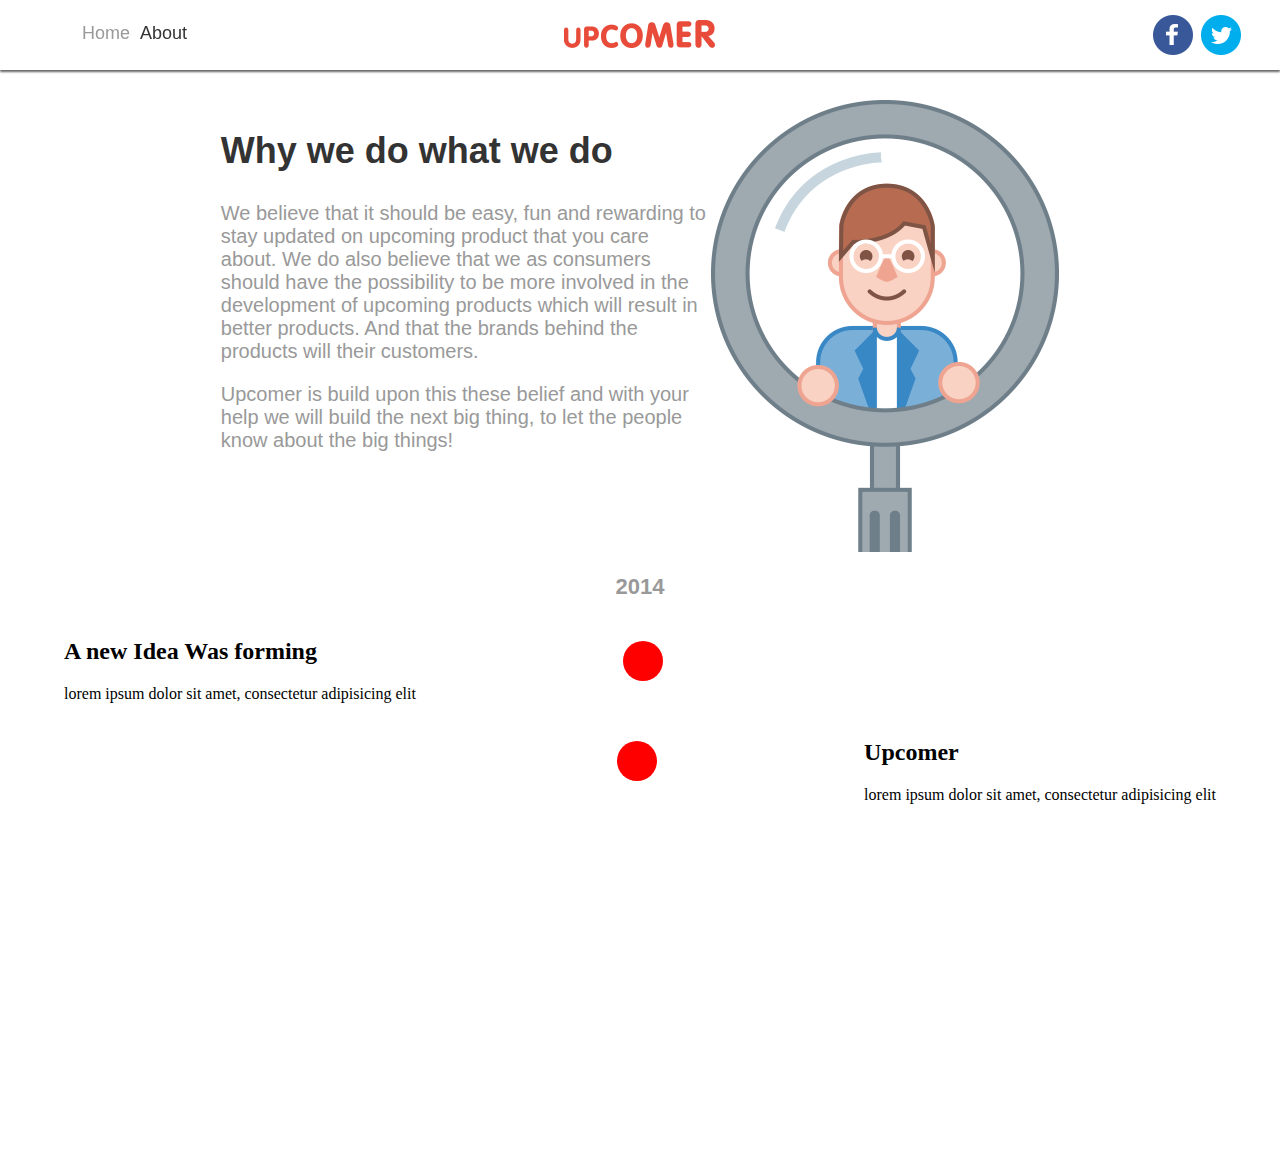
==== about.html @ 6df59894 "Sixth commit" ====
<!DOCTYPE html>
<html lang="en">
<head>
	<meta charset="UTF-8">
	<title>About</title>
	<link href="http://allfont.net/allfont.css?fonts=asap-bold" rel="stylesheet" type="text/css" />
	<link href="http://allfont.net/allfont.css?fonts=asap-regular" rel="stylesheet" type="text/css" />
	<link rel="stylesheet" href="CSS/common_style.css">
	<link rel="stylesheet" href="CSS/about.css">
	<link rel="stylesheet" href="CSS/media_query.css">
</head>
<body>
	<h1 style="display:none;">Upcomer</h1>
	<header>
		<div class="header_section">
			<div class="link">
				<ul>
					<li><a href="index.html" class="home_link">Home</a></li>
					<li><a href="about.html" class="about_link">About</a></li>
				</ul>
			</div>
			<div class="logo">
				<a href="index.html"><img src="images/upcomer-logo.png"></a>
			</div>
			<div class="external_link">
				<div class="link_to_be_hidden">
					<a href="#"><img src="images/tweet-icon.png" alt=""></a>
					<a href="#"><img src="images/fb-icon.png" alt=""></a>
				</div>
				<div id="link">
					<ul>
						<li><a href="#" class="about_link">About</a></li>
					</ul>
				</div>		
			</div>
		</div>
	</header>
	<main>
		<div class="what_we_do">
			<div class="content">
				<h2>Why we do what we do</h2>
				<p>
					We believe that it should be easy, fun and rewarding to stay
					updated on upcoming product that you care about.
					We do also believe that we as consumers should have the
					possibility to be more involved in the development of
					upcoming products which will result in better products.
					And that the brands behind the products will their customers. 
				</p>
				<p>
					Upcomer is build upon this these belief and with your help
					we will build the next big thing, to let the people know
					about the big things!
				</p>
			</div>
			<div class="image">
				<img src="images/illustration3.png" alt="">	
			</div>
		</div>
		<div class="chronology">
			<h2 class="year">2014</h2>
			
			<div class="chro_row1">
				<div class="chro1">
					<div class="content">
						<h2>A new Idea Was forming</h2>
						<p>lorem ipsum dolor sit amet, consectetur adipisicing elit</p>
					</div>
					<div class="circle"></div>	
				</div>
			</div>

			<div class="chro_row2">
				<div class="chro2">
					<div class="circle"></div>	
					<div class="content">
						<h2>Upcomer</h2>
						<p>lorem ipsum dolor sit amet, consectetur adipisicing elit</p>
					</div>
				</div>
			</div>
			<div class="chro_row3">
				
			</div>
			<div class="chro_row4">
				
			</div>
		</div>
		<div></div>
	</main>
</body>
</html>
---- CSS/common_style.css ----
body{
	width: 100%;
}

a{
	color:#333333;
	text-decoration: none;
}

header{
	position: fixed;
	right: 0px;
	left:0px;
	top: 0px;
	height: 70px;
	box-shadow: 0px 2px 2px #666666;
	z-index: 2;
	background-color: #fff;
}


.header_section{
	height: 70px;
	width: 95%;
	margin: auto;
}

.header_section div{
	display: inline-block;
}

.external_link,.link{
	float: right;
	width: 30%;
	font-family: 'Asap Bold', arial;
	font-size: 18px;
}

.link,.logo{
	float: left;
}

.link{
	margin-top: -10px;
}

.logo{
	width: 40%;
	margin-top: 20px;
	text-align: center;
}

.link ul li{
	float: left;
	margin-top: 15px;
	margin-left: 10px;
	list-style-type: none;
}
.header_section .external_link .link_to_be_hidden{
	width: 100%;
}

.external_link .link_to_be_hidden img{
	float: right;
	margin-top: 15px;
	margin-right: 2%;
}

.about_link{
	color: #999999;	
}

#link{
	display: none;
}
footer{
	width: 100%;
	position: relative;
	top:-30px;
}

footer .footer_body{
	margin-bottom: 25px;
	background: #333333;
	width: 100%;
}

footer .footer_body .footer_head{
	max-width: 610px;
	width: 70%;
	margin: auto;
}

footer .footer_body .footer_head div{
	display: inline-block;
}

footer .footer_body .footer_head .image{
	display: inline-block;
	vertical-align: bottom;
	position: relative;
	bottom: -5px;	
	width: 30%;
}

footer .footer_body .footer_head .slogan{
	margin-bottom: 130px;
}

footer .footer_body .footer_head .image img{
}

footer .footer_body .footer_head .slogan span{
	text-align: center;
	vertical-align: top;
	position: relative;
	font-family: 'Asap Bold', arial;
	font-size: 43px;
	color: #fff;
}
---- CSS/about.css ----
.home_link{
	color: #999999;
}

#link, .about_link{
	color: #333333;
}

main{
	position: absolute;
	top: 70px;
	left: 0px;
	right: 0px;
}

main .what_we_do{
	width: 95%;
	margin:auto;
	margin-top: 30px;
	text-align: center;
}

main .what_we_do div{
	display: inline-block;
}

main .what_we_do .content{
	vertical-align: top;
	width: 40%;
}

main .what_we_do .content h2{
	text-align: left;
	font-family: 'Asap Bold', arial;
	font-size: 36px;
	color: #333333;
}

main .what_we_do .content p{
	text-align: left;
	font-family: 'Asap Regular', arial;
	font-size: 20px;
	color: #999999;
}

main .what_we_do .image{
	height: 0%;
}

main .what_we_do .image img{
	height: 100%;
	width: 100%;
}

main .chronology {
	width: 90%;
	height: 600px;
	margin:auto;
}

main .chronology .year{
	text-align: center;
	font-family: 'Asap Bold', arial;
	font-size: 22px;
	color: #999999;
}

main .chronology .chro_row1,main .chronology .chro_row2{
	width: 100%;
}

main .chronology .chro_row1 .chro1{
	width: 52%;
}

main .chronology .chro_row1 .chro1 div,main .chronology .chro_row2 .chro2 div{
	display: inline-block;
}

main .chronology .chro_row1 .chro1 .circle{
	height: 40px;
	width: 40px;
	background-color: red;
	border-radius: 20px;
	float: right;
	margin-top: 22px;
}

main .chronology .chro_row2 .chro2{
	width: 52%;
	float: right;
}

main .chronology .chro_row2 .chro2 .circle{
	height: 40px;
	width: 40px;
	background-color: red;
	border-radius: 20px;
	float: left;
	margin-top: 22px;
}

main .chronology .chro_row2 .chro2 .content{
	float: right;
}
---- CSS/media_query.css ----
@media screen and (max-width: 950px){
	main .what_we_do .content{
		width: 100%;
	}

	main .what_we_do .content p{
		width: 100%;
	}

	main .what_we_do .content p, main .what_we_do .content h2{
		text-align: center;
	}
}

@media screen and (max-width: 780px) {
    .home .slogans  .slogan1{
		font-family: 'Asap Bold', arial;
		font-size: 45px;
		margin-top: 50px;
	}
	.home .slogans  .slogan2{
		font-family: 'Asap Bold', arial;
		font-size: 20px;
	}
	.general   h2, .general  p{
		text-align: center;
		font-size: 22px;
	}

	.general , .general  p{
		font-size: 14px;
	}
	.conclusion  .conclusion_body .conclusion_head h2{
		font-size: 22px;
	}

	.conclusion  .conclusion_body .conclusion_slogan p{
		font-size: 14px;
	}

	footer .footer_body .footer_head .slogan span{
		font-size: 23px;
	}

	footer .footer_body .footer_head{
		width: 50%;
	}

	footer .footer_body .footer_head .slogan{
		margin-bottom: 14%;
		margin-left: -10%;
	}

	footer .footer_body .footer_head .image img{
		width: 100%;
	}
}

@media screen and (max-width: 680px) {
    .home .slogans  .slogan1{
		font-family: 'Asap Bold', arial;
		font-size: 35px;
	}
	.conclusion  .conclusion_body  .conclusion_share div{
		width: 32%;
	}
	footer .footer_body .footer_head .slogan{
		margin-bottom: 13%;
	}
}

@media screen and (max-width: 590px) {
	.home .slogans  .slogan2{
		font-family: 'Asap Bold', arial;
		font-size: 16px;
	}
	.home .slogans  .slogan3{
		font-family: 'Asap Bold', arial;
		font-size: 14px;	
	}
	.header_section .external_link .link_to_be_hidden{
		display: none;
	}
	.header_section .link ul li .about_link{
		display: none;
	}
	#link{
		display: inline-block;	
		margin-top: 6px;	
	}
	#link ul li{
		list-style-type: none;
	}
	footer .footer_body .footer_head{
		width: 80%;
	}
	footer .footer_body .footer_head .slogan span{
		font-size: 26px;
	}
}

@media screen and (max-width: 490px) {
	.home .slogans  .subscribe .email{
		width:200px;
		height: 40px;
		vertical-align: top;
	}
	.home .slogans  .subscribe .submit{
		width: 40px;
		height: 42px;
		vertical-align: top;
	}
	.home .slogans .down img{
		position: absolute;
		bottom: 0px;
		left: 40%;
	}	
}

@media screen and (max-width:400px) {
	.header_section{
		width: 100%;
	}

	.link ul li .home_link{
		position: relative;
		right: 20px;
	}

	.home .slogans  .subscribe .email{
		width:150px;
		height: 40px;
		vertical-align: top;
		font-size: 14px;
	}
	.home .slogans  .subscribe .submit{
		width: 30px;
		height: 42px;
		vertical-align: top;
		font-size: 14px;
	}

	.conclusion  .conclusion_body  .conclusion_share div{
		width: 60%;
	}
	footer .footer_body .footer_head{
		width: 100%;
	}
}
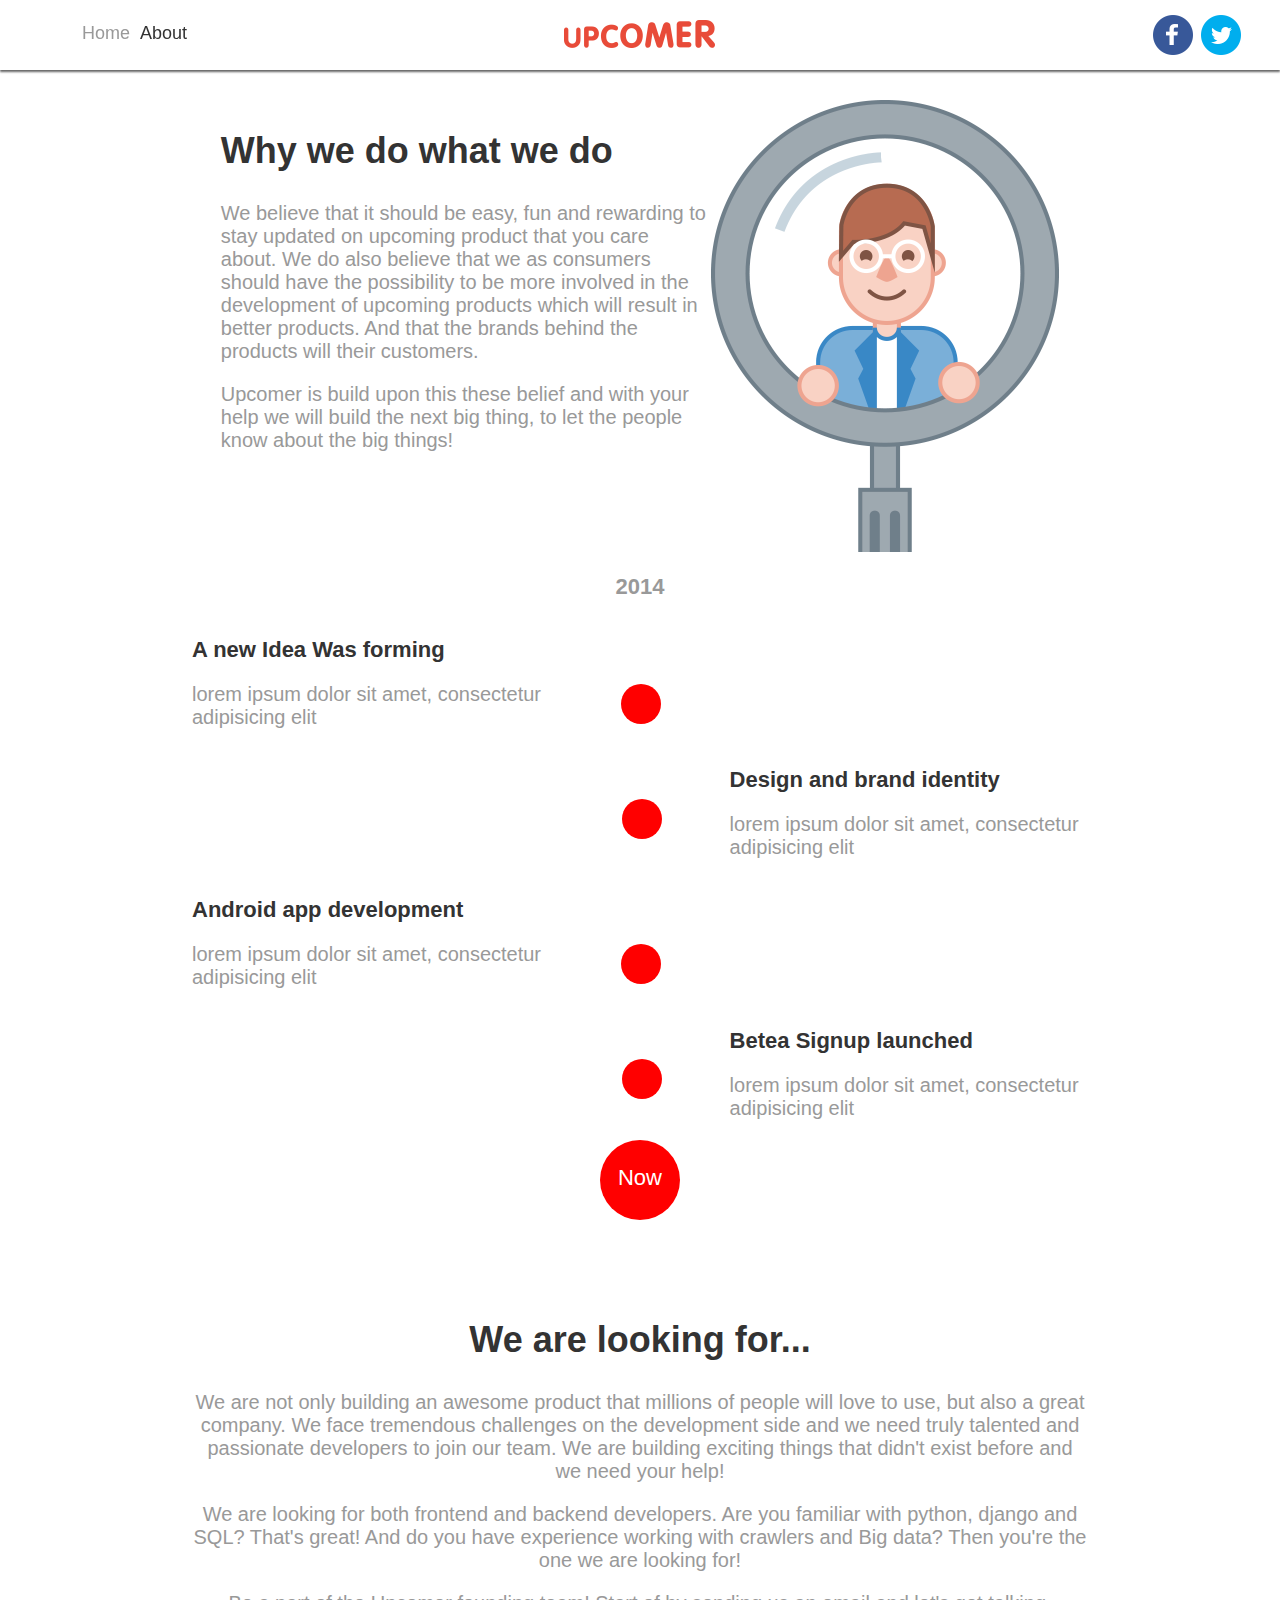
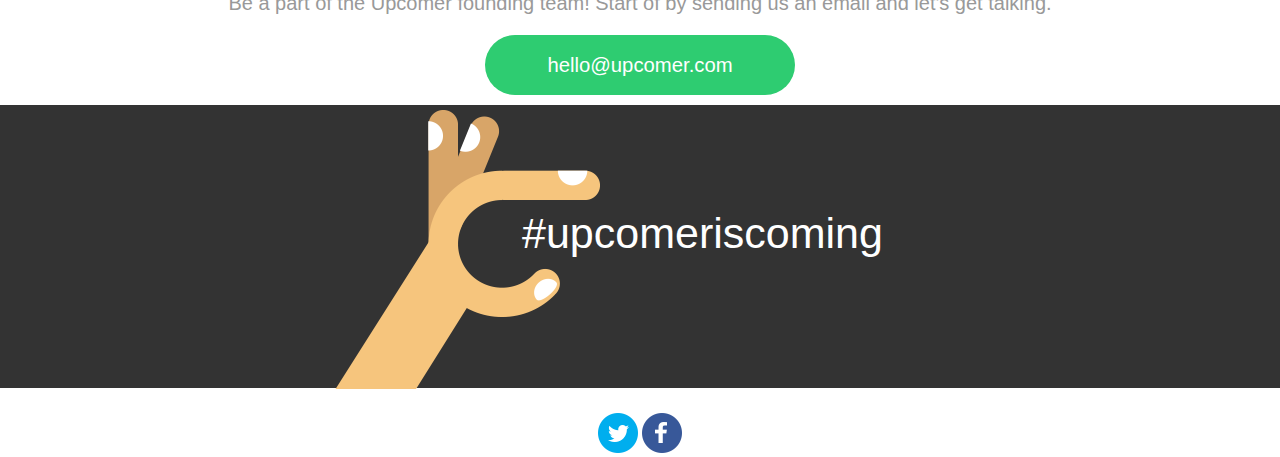
==== commit a76bc313: "Seventh commit" ====
--- a/about.html
+++ b/about.html
@@ -74,19 +74,64 @@
 				<div class="chro2">
 					<div class="circle"></div>	
 					<div class="content">
-						<h2>Upcomer</h2>
+						<h2>Design and brand identity</h2>
 						<p>lorem ipsum dolor sit amet, consectetur adipisicing elit</p>
 					</div>
 				</div>
 			</div>
 			<div class="chro_row3">
-				
+				<div class="chro3">
+					<div class="content">
+						<h2>Android app development</h2>
+						<p>lorem ipsum dolor sit amet, consectetur adipisicing elit</p>
+					</div>
+					<div class="circle"></div>	
+				</div>
 			</div>
 			<div class="chro_row4">
-				
+				<div class="chro4">
+					<div class="circle"></div>	
+					<div class="content">
+						<h2>Betea Signup launched</h2>
+						<p>lorem ipsum dolor sit amet, consectetur adipisicing elit</p>
+					</div>
+				</div>
 			</div>
 		</div>
-		<div></div>
+		<div class="now_parent">
+			<div class="now">
+				<span>Now</span>
+			</div>
+		</div>
+		<div class="we_are_looking">
+			<h2>We are looking for...</h2>
+			<p>
+				We are not only building an awesome product that millions of people will love to use, but also a great company. We face tremendous challenges on the development side and we need truly talented and passionate developers to join our team. We are building exciting things that didn't exist before and we need your help!
+			</p>
+			<p>
+				We are looking for both frontend and backend developers. Are you familiar with python, django and SQL? That's great! And do you have experience working with crawlers and Big data? Then you're the one we are looking for!
+			</p>
+			<p>
+				Be a part of the Upcomer founding team! Start of by sending us an email and let's get talking.
+			</p>
+			<div class="hello_upcomer">
+				<a href="#">hello@upcomer.com</a>
+			</div>
+		</div>
+
+		<footer>
+		  <div class="footer_body" style="">
+			<div class="footer_head">
+				<div class="image"><img src="images/hand.png" alt=""/></div>
+				<div class="slogan"><span>#upcomeriscoming</span></div>
+			</div>
+		  </div>
+			<div class="link_to_be_hidden">
+				<img src="images/tweet-icon.png" alt="">
+				<img src="images/fb-icon.png" alt="">
+			</div>
+	    </footer>
+
 	</main>
 </body>
 </html>--- a/CSS/about.css
+++ b/CSS/about.css
@@ -53,8 +53,7 @@
 }
 
 main .chronology {
-	width: 90%;
-	height: 600px;
+	width: 70%;
 	margin:auto;
 }
 
@@ -65,41 +64,123 @@
 	color: #999999;
 }
 
-main .chronology .chro_row1,main .chronology .chro_row2{
+.circle{
+	width: 40px;
+	height: 40px;
+	border-radius: 20px;
+	background: red;
+}
+
+.chro_row1,.chro_row2,.chro_row3,.chro_row4{
 	width: 100%;
 }
 
-main .chronology .chro_row1 .chro1{
-	width: 52%;
+.chro_row1 .chro1, .chro_row2 .chro2,.chro_row3 .chro3,.chro_row4 .chro4{
+	width: 100%;
 }
 
-main .chronology .chro_row1 .chro1 div,main .chronology .chro_row2 .chro2 div{
+.chro_row1 .chro1 div, .chro_row2 .chro2 div, .chro_row3 .chro3 div, .chro_row4 .chro4 div{
 	display: inline-block;
 }
 
-main .chronology .chro_row1 .chro1 .circle{
-	height: 40px;
-	width: 40px;
-	background-color: red;
-	border-radius: 20px;
-	float: right;
-	margin-top: 22px;
+.chro_row2 .chro2, .chro_row4 .chro4{
+	text-align: right;
 }
 
-main .chronology .chro_row2 .chro2{
-	width: 52%;
-	float: right;
+.content{
+	width: 40%;
 }
 
-main .chronology .chro_row2 .chro2 .circle{
-	height: 40px;
-	width: 40px;
-	background-color: red;
-	border-radius: 20px;
-	float: left;
-	margin-top: 22px;
+.now_parent{
+	width: 100%;
 }
 
-main .chronology .chro_row2 .chro2 .content{
-	float: right;
+.now{
+	margin: 0 auto;
+	text-align: center;
+	height: 80px;
+	width: 80px;
+	border-radius: 40px;
+	background: red;
+}
+
+.now span{
+	position: relative;
+	top:25px;
+	font-family: 'Asap Bold', arial;
+	font-size: 22px;
+	color: #fff;
+}
+
+.content  h2{
+	font-family: 'Asap Bold', arial;
+	font-size: 22px;
+	color: #333333;
+}
+
+.content  p{
+	font-family: 'Asap Regular', arial;
+	font-size: 20px;
+	color: #999999;
+}
+
+.chro_row2 .chro2 .content, .chro_row4 .chro4 .content{
+	text-align: left;
+}
+
+.chro_row1 .chro1 .circle, .chro_row3 .chro3 .circle{
+	position: relative;
+	left: 7.4%;
+}
+
+.chro_row2 .chro2 .circle, .chro_row4 .chro4 .circle{
+	float: left;
+	position: relative;
+	left: 48%;
+	top:50px;
+}
+
+main .we_are_looking{
+	position: relative;
+	top:70px;
+	width: 70%;
+	margin: auto;
+	text-align: center;
+}
+
+main .we_are_looking h2{
+	font-family: 'Asap Bold', arial;
+	font-size: 36px;
+	color: #333333;
+}
+
+main .we_are_looking p{
+	font-family: 'Asap Regular', arial;
+	font-size: 20px;
+	color: #999999;
+}
+
+main .we_are_looking .hello_upcomer{
+	height: 60px;
+	width: 310px;
+	border-radius: 30px;
+	background: #2ecc71;
+	margin: auto;
+}
+
+main .we_are_looking .hello_upcomer a{
+	font-family: 'Asap Regular', arial;
+	font-size: 20.3px;
+	color: #fff;
+	position: relative;
+	display: block;
+	top: 19px;
+}
+footer{
+	position: relative;
+	top:80px;
+}
+
+.link_to_be_hidden{
+	text-align: center;
 }--- a/CSS/media_query.css
+++ b/CSS/media_query.css
@@ -9,6 +9,39 @@
 
 	main .what_we_do .content p, main .what_we_do .content h2{
 		text-align: center;
+	}
+	.chro_row1 .chro1 .circle, .chro_row3 .chro3 .circle{
+		float: left;
+		position: relative;
+		top: 50px;
+	}
+	.chro_row1 .chro1 .content, .chro_row3 .chro3 .content{
+		position: relative;
+		left: 30%;
+		width: 80%;
+	}
+
+	.chro_row2 .chro2 .circle, .chro_row4 .chro4 .circle{
+		float:left;
+		position: relative;
+		left: 7%; 
+	}
+	.chro_row2 .chro2 .content, .chro_row4 .chro4 .content{
+		position: relative;
+		left: 16%;
+		width: 80%;
+	}
+
+	main .chronology .year{
+		text-align: left;
+		position: relative;
+		left: 7%;
+	}
+
+	.now{
+		float: left;
+		position: relative;
+		left: 17%;
 	}
 }
 
@@ -54,6 +87,7 @@
 	footer .footer_body .footer_head .image img{
 		width: 100%;
 	}
+
 }
 
 @media screen and (max-width: 680px) {
@@ -96,6 +130,55 @@
 	}
 	footer .footer_body .footer_head .slogan span{
 		font-size: 26px;
+	}
+	
+	.chro_row1 .chro1 .content, .chro_row3 .chro3 .content{
+		position: relative;
+		left: 13%;
+	}
+
+	.chro_row2 .chro2 .content, .chro_row4 .chro4 .content{
+	 	position: relative;
+		left: 3%;
+	}
+
+	.content  h2{
+		font-family: 'Asap Bold', arial;
+		font-size: 18px;
+		color: #333333;
+	}	
+
+	.content  p{
+		font-family: 'Asap Regular', arial;
+		font-size: 14px;
+		color: #999999;
+	}	
+
+	main .we_are_looking{
+		width: 90%;
+	}
+
+	main .we_are_looking h2{
+		font-family: 'Asap Bold', arial;
+		font-size: 22px;
+		color: #333333;
+	}
+
+	main .we_are_looking p{
+		font-family: 'Asap Regular', arial;
+		font-size: 14px;
+		color: #999999;
+	}
+	main .we_are_looking .hello_upcomer{
+		height: 40px;
+		width: 210px;
+		border-radius: 20px;
+	}
+
+	main .we_are_looking .hello_upcomer a{
+		font-size: 14px;
+		position: relative;
+		top: 12px;
 	}
 }
 
@@ -115,6 +198,24 @@
 		bottom: 0px;
 		left: 40%;
 	}	
+	main .chronology{
+		width: 95%;
+		height: 450px;
+		overflow-x:hidden; 
+	}
+
+	.now{
+		float: left;
+		position: relative;
+		left: 7%;
+		height: 60px;
+		width: 60px;
+	}
+
+	.now span{
+		position: relative;
+		top:15px;
+	}
 }
 
 @media screen and (max-width:400px) {
